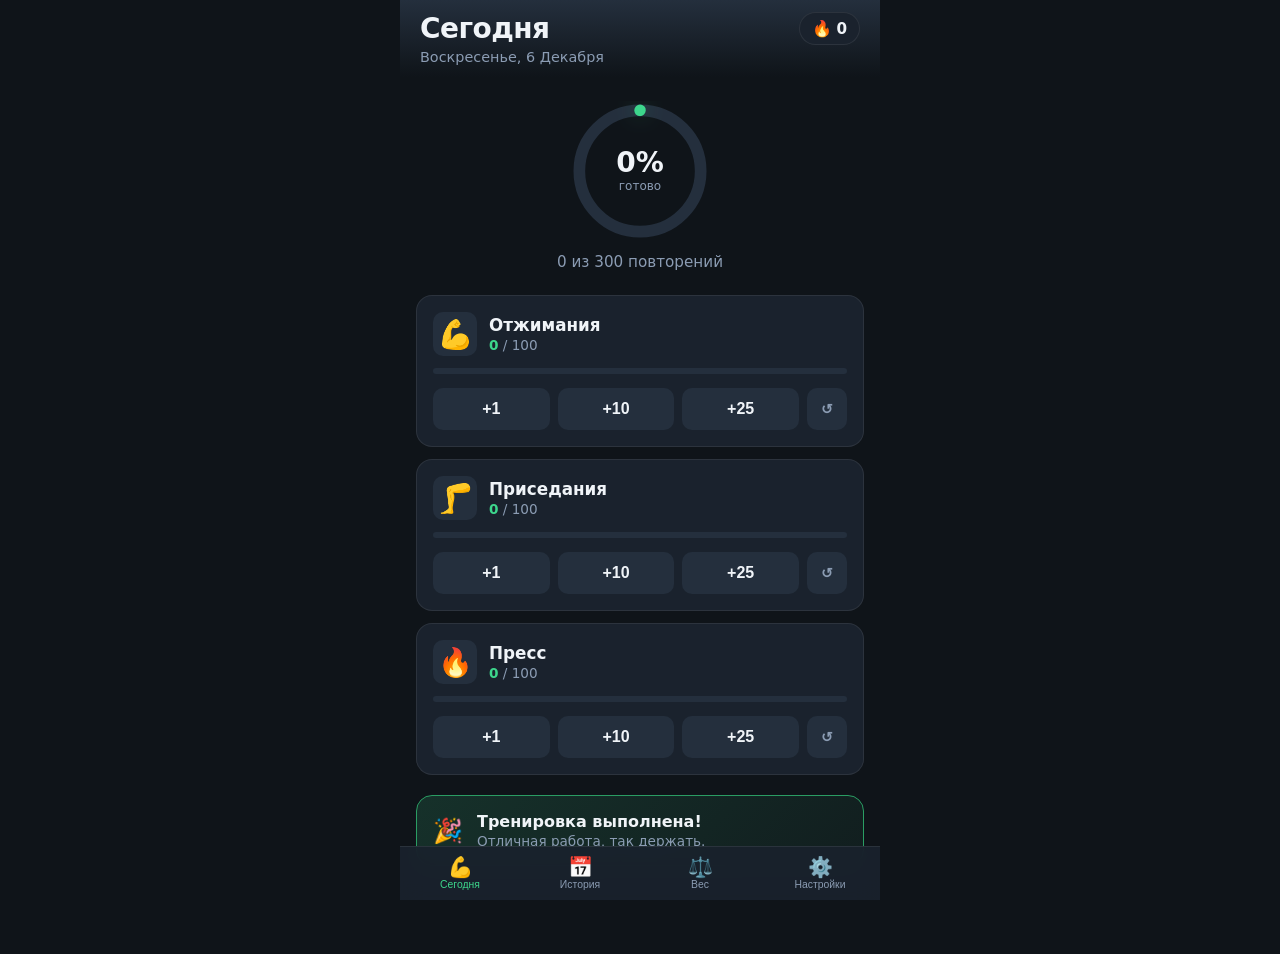
==== index.html @ 4f264738 "Add Workout PWA with offline support and GitHub Pages config. Co-authored-by: Cursor <cursoragent@cu" ====
<!DOCTYPE html>
<html lang="ru">
<head>
  <meta charset="UTF-8">
  <meta name="viewport" content="width=device-width, initial-scale=1, viewport-fit=cover, user-scalable=no">
  <meta name="theme-color" content="#0f1419">
  <meta name="apple-mobile-web-app-capable" content="yes">
  <meta name="apple-mobile-web-app-status-bar-style" content="black-translucent">
  <meta name="apple-mobile-web-app-title" content="Workout">
  <title>Workout</title>
  <link rel="manifest" href="manifest.json">
  <link rel="icon" href="icons/icon.svg" type="image/svg+xml">
  <link rel="apple-touch-icon" href="icons/icon.svg">
  <link rel="stylesheet" href="css/app.css">
</head>
<body>
  <div id="app">
    <header class="header">
      <div class="header-top">
        <h1 class="header-title" id="page-title">Сегодня</h1>
        <div class="streak-badge" id="streak-badge" hidden>
          <span class="streak-fire">🔥</span>
          <span id="streak-count">0</span>
        </div>
      </div>
      <p class="header-date" id="header-date"></p>
    </header>

    <main class="main">
      <!-- TODAY -->
      <section class="view view-active" id="view-today" data-view="today">
        <div class="progress-summary" id="progress-summary">
          <div class="progress-ring-wrap">
            <svg class="progress-ring" viewBox="0 0 120 120">
              <circle class="progress-ring-bg" cx="60" cy="60" r="52"></circle>
              <circle class="progress-ring-fill" id="progress-ring-fill" cx="60" cy="60" r="52"></circle>
            </svg>
            <div class="progress-ring-label">
              <span class="progress-ring-value" id="progress-percent">0%</span>
              <span class="progress-ring-caption">готово</span>
            </div>
          </div>
          <p class="progress-text" id="progress-text">0 из 0 повторений</p>
        </div>

        <div class="exercise-list" id="exercise-list"></div>

        <div class="complete-banner" id="complete-banner" hidden>
          <span>🎉</span>
          <div>
            <strong>Тренировка выполнена!</strong>
            <p>Отличная работа, так держать.</p>
          </div>
        </div>
      </section>

      <!-- HISTORY -->
      <section class="view" id="view-history" data-view="history">
        <div class="stats-row" id="stats-row"></div>
        <div class="calendar-wrap">
          <h3 class="settings-heading">Активность 14 дней</h3>
          <canvas id="activity-chart" class="weight-chart"></canvas>
        </div>
        <div class="calendar-wrap">
          <h3 class="settings-heading">Достижения</h3>
          <div class="achievements" id="achievements"></div>
        </div>
        <div class="calendar-wrap">
          <div class="calendar-header">
            <button class="btn-icon" id="calendar-prev" title="Предыдущий месяц">◀</button>
            <strong id="calendar-title"></strong>
            <button class="btn-icon" id="calendar-next" title="Следующий месяц">▶</button>
          </div>
          <div class="calendar-weekdays" id="calendar-weekdays"></div>
          <div class="calendar-grid" id="calendar-grid"></div>
        </div>
        <div class="history-day-card" id="history-day-card"></div>
        <div class="history-list" id="history-list"></div>
      </section>

      <!-- WEIGHT -->
      <section class="view" id="view-weight" data-view="weight">
        <div class="weight-current" id="weight-current">
          <p class="weight-label">Текущий вес</p>
          <p class="weight-value" id="weight-value">—</p>
          <p class="weight-change" id="weight-change"></p>
        </div>
        <canvas id="weight-chart" class="weight-chart"></canvas>
        <form class="weight-form" id="weight-form">
          <input type="number" id="weight-input" step="0.1" min="30" max="300" placeholder="кг" inputmode="decimal" required>
          <button type="submit" class="btn btn-primary">Записать</button>
        </form>
        <div class="weight-history" id="weight-history"></div>
      </section>

      <!-- SETTINGS -->
      <section class="view" id="view-settings" data-view="settings">
        <div class="settings-section">
          <h2 class="settings-heading">Упражнения</h2>
          <div class="settings-list" id="settings-exercises"></div>
          <button class="btn btn-secondary btn-block" id="add-exercise-btn">+ Добавить упражнение</button>
        </div>

        <div class="settings-section">
          <h2 class="settings-heading">Шаблоны</h2>
          <div class="template-grid">
            <button class="btn btn-secondary" data-template="classic">Классика 100/100/100</button>
            <button class="btn btn-secondary" data-template="strength">Силовой фокус</button>
            <button class="btn btn-secondary" data-template="light">Легкий старт</button>
          </div>
        </div>

        <div class="settings-section">
          <h2 class="settings-heading">Напоминания</h2>
          <label class="toggle-row">
            <span>Ежедневное напоминание</span>
            <input type="checkbox" id="reminder-enabled">
          </label>
          <label class="field-row">
            <span>Время</span>
            <input type="time" id="reminder-time" value="08:00">
          </label>
          <p class="settings-hint">На iPhone напоминания работают, если приложение добавлено на экран «Домой» и разрешены уведомления.</p>
          <button class="btn btn-secondary btn-block" id="request-notifications-btn">Разрешить уведомления</button>
        </div>

        <div class="settings-section">
          <h2 class="settings-heading">Данные</h2>
          <button class="btn btn-secondary btn-block" id="export-data-btn">Экспортировать данные</button>
          <label class="btn btn-secondary btn-block import-btn">
            Импортировать данные
            <input type="file" id="import-data-input" accept="application/json" hidden>
          </label>
          <button class="btn btn-secondary btn-block" id="clear-data-btn">Сбросить все данные</button>
        </div>

        <div class="settings-section">
          <h2 class="settings-heading">Установка</h2>
          <div class="install-hint" id="install-hint">
            <p><strong>Как установить на iPhone:</strong></p>
            <ol>
              <li>Открой это приложение в Safari</li>
              <li>Нажми «Поделиться» (квадрат со стрелкой)</li>
              <li>Выбери «На экран Домой»</li>
            </ol>
          </div>
        </div>
      </section>
    </main>

    <nav class="tab-bar">
      <button class="tab tab-active" data-tab="today">
        <span class="tab-icon">💪</span>
        <span class="tab-label">Сегодня</span>
      </button>
      <button class="tab" data-tab="history">
        <span class="tab-icon">📅</span>
        <span class="tab-label">История</span>
      </button>
      <button class="tab" data-tab="weight">
        <span class="tab-icon">⚖️</span>
        <span class="tab-label">Вес</span>
      </button>
      <button class="tab" data-tab="settings">
        <span class="tab-icon">⚙️</span>
        <span class="tab-label">Настройки</span>
      </button>
    </nav>
  </div>

  <!-- Modal: add/edit exercise -->
  <dialog class="modal" id="exercise-modal">
    <form class="modal-form" id="exercise-form">
      <h2 class="modal-title" id="exercise-modal-title">Новое упражнение</h2>
      <label class="field">
        <span>Название</span>
        <input type="text" id="exercise-name" required maxlength="40" placeholder="Например, планка">
      </label>
      <label class="field">
        <span>Цель (повторений)</span>
        <input type="number" id="exercise-target" min="1" max="9999" value="100" required inputmode="numeric">
      </label>
      <label class="field">
        <span>Эмодзи</span>
        <input type="text" id="exercise-emoji" maxlength="2" value="🏋️" placeholder="🏋️">
      </label>
      <label class="field">
        <span>Частота</span>
        <select id="exercise-frequency">
          <option value="daily">Каждый день</option>
          <option value="weekdays">Будни</option>
          <option value="weekends">Выходные</option>
          <option value="eod">Через день</option>
          <option value="3week">3 раза в неделю</option>
          <option value="custom">Свои дни</option>
        </select>
      </label>
      <div class="field" id="custom-days-field" hidden>
        <span>Дни недели</span>
        <div class="weekday-picker" id="weekday-picker">
          <label><input type="checkbox" value="1">Пн</label>
          <label><input type="checkbox" value="2">Вт</label>
          <label><input type="checkbox" value="3">Ср</label>
          <label><input type="checkbox" value="4">Чт</label>
          <label><input type="checkbox" value="5">Пт</label>
          <label><input type="checkbox" value="6">Сб</label>
          <label><input type="checkbox" value="0">Вс</label>
        </div>
      </div>
      <div class="modal-actions">
        <button type="button" class="btn btn-ghost" id="exercise-cancel">Отмена</button>
        <button type="submit" class="btn btn-primary">Сохранить</button>
      </div>
    </form>
  </dialog>

  <script src="js/storage.js"></script>
  <script src="js/app.js"></script>
</body>
</html>
---- css/app.css ----
:root {
  --bg: #0f1419;
  --bg-card: #1a222d;
  --bg-elevated: #242f3d;
  --text: #f0f4f8;
  --text-muted: #8b9cb3;
  --accent: #3dd68c;
  --accent-dim: #2a9d63;
  --accent-glow: rgba(61, 214, 140, 0.25);
  --danger: #ff6b6b;
  --border: rgba(255, 255, 255, 0.08);
  --radius: 16px;
  --radius-sm: 10px;
  --tab-height: 72px;
  --header-height: 88px;
  --safe-bottom: env(safe-area-inset-bottom, 0px);
  --safe-top: env(safe-area-inset-top, 0px);
  font-family: -apple-system, BlinkMacSystemFont, "SF Pro Text", "Segoe UI", system-ui, sans-serif;
}

*, *::before, *::after {
  box-sizing: border-box;
  margin: 0;
  padding: 0;
}

html {
  background: var(--bg);
  color: var(--text);
  -webkit-tap-highlight-color: transparent;
}

body {
  min-height: 100dvh;
  overflow-x: hidden;
}

#app {
  min-height: 100dvh;
  display: flex;
  flex-direction: column;
  max-width: 480px;
  margin: 0 auto;
}

.header {
  padding: calc(12px + var(--safe-top)) 20px 12px;
  background: linear-gradient(180deg, var(--bg-elevated) 0%, var(--bg) 100%);
  position: sticky;
  top: 0;
  z-index: 10;
}

.header-top {
  display: flex;
  align-items: center;
  justify-content: space-between;
}

.header-title {
  font-size: 1.75rem;
  font-weight: 700;
  letter-spacing: -0.02em;
}

.header-date {
  color: var(--text-muted);
  font-size: 0.9rem;
  margin-top: 4px;
  text-transform: capitalize;
}

.streak-badge {
  display: flex;
  align-items: center;
  gap: 4px;
  background: var(--bg-card);
  border: 1px solid var(--border);
  border-radius: 999px;
  padding: 6px 12px;
  font-weight: 700;
  font-size: 0.95rem;
}

.streak-fire {
  font-size: 1rem;
}

.main {
  flex: 1;
  padding: 8px 16px calc(var(--tab-height) + var(--safe-bottom) + 16px);
  overflow-y: auto;
}

.view {
  display: none;
  animation: fadeIn 0.25s ease;
}

.view-active {
  display: block;
}

@keyframes fadeIn {
  from { opacity: 0; transform: translateY(6px); }
  to { opacity: 1; transform: translateY(0); }
}

.progress-summary {
  text-align: center;
  padding: 16px 0 24px;
}

.progress-ring-wrap {
  position: relative;
  width: 140px;
  height: 140px;
  margin: 0 auto 12px;
}

.progress-ring {
  width: 100%;
  height: 100%;
  transform: rotate(-90deg);
}

.progress-ring-bg {
  fill: none;
  stroke: var(--bg-elevated);
  stroke-width: 10;
}

.progress-ring-fill {
  fill: none;
  stroke: var(--accent);
  stroke-width: 10;
  stroke-linecap: round;
  stroke-dasharray: 326.73;
  stroke-dashoffset: 326.73;
  transition: stroke-dashoffset 0.5s ease;
  filter: drop-shadow(0 0 8px var(--accent-glow));
}

.progress-ring-label {
  position: absolute;
  inset: 0;
  display: flex;
  flex-direction: column;
  align-items: center;
  justify-content: center;
}

.progress-ring-value {
  font-size: 1.75rem;
  font-weight: 800;
  line-height: 1;
}

.progress-ring-caption {
  font-size: 0.75rem;
  color: var(--text-muted);
  margin-top: 2px;
}

.progress-text {
  color: var(--text-muted);
  font-size: 0.95rem;
}

.exercise-list {
  display: flex;
  flex-direction: column;
  gap: 12px;
}

.exercise-card {
  background: var(--bg-card);
  border: 1px solid var(--border);
  border-radius: var(--radius);
  padding: 16px;
  transition: border-color 0.2s;
}

.exercise-card.done {
  border-color: var(--accent-dim);
}

.exercise-card-header {
  display: flex;
  align-items: center;
  gap: 12px;
  margin-bottom: 12px;
}

.exercise-emoji {
  font-size: 1.75rem;
  width: 44px;
  height: 44px;
  display: flex;
  align-items: center;
  justify-content: center;
  background: var(--bg-elevated);
  border-radius: var(--radius-sm);
}

.exercise-info {
  flex: 1;
  min-width: 0;
}

.exercise-name {
  font-weight: 600;
  font-size: 1.05rem;
}

.exercise-count {
  color: var(--text-muted);
  font-size: 0.85rem;
  margin-top: 2px;
}

.exercise-count strong {
  color: var(--accent);
}

.exercise-bar {
  height: 6px;
  background: var(--bg-elevated);
  border-radius: 999px;
  overflow: hidden;
  margin-bottom: 14px;
}

.exercise-bar-fill {
  height: 100%;
  background: linear-gradient(90deg, var(--accent-dim), var(--accent));
  border-radius: 999px;
  transition: width 0.35s ease;
  min-width: 0;
}

.exercise-actions {
  display: flex;
  gap: 8px;
}

.btn-count {
  flex: 1;
  padding: 12px 8px;
  border: none;
  border-radius: var(--radius-sm);
  background: var(--bg-elevated);
  color: var(--text);
  font-size: 1rem;
  font-weight: 600;
  cursor: pointer;
  transition: background 0.15s, transform 0.1s;
  touch-action: manipulation;
}

.btn-count:active {
  transform: scale(0.96);
  background: var(--accent);
  color: #0a0f14;
}

.btn-count.btn-reset {
  flex: 0 0 auto;
  padding: 12px 14px;
  color: var(--text-muted);
  font-size: 0.85rem;
}

.complete-banner {
  display: flex;
  align-items: center;
  gap: 14px;
  margin-top: 20px;
  padding: 16px;
  background: linear-gradient(135deg, rgba(61, 214, 140, 0.15), rgba(61, 214, 140, 0.05));
  border: 1px solid var(--accent-dim);
  border-radius: var(--radius);
  font-size: 1.5rem;
}

.complete-banner strong {
  display: block;
  font-size: 1rem;
  margin-bottom: 2px;
}

.complete-banner p {
  font-size: 0.85rem;
  color: var(--text-muted);
}

.stats-row {
  display: grid;
  grid-template-columns: repeat(3, 1fr);
  gap: 10px;
  margin-bottom: 20px;
}

.stat-card {
  background: var(--bg-card);
  border: 1px solid var(--border);
  border-radius: var(--radius-sm);
  padding: 14px 10px;
  text-align: center;
}

.stat-value {
  font-size: 1.5rem;
  font-weight: 800;
  color: var(--accent);
}

.stat-label {
  font-size: 0.7rem;
  color: var(--text-muted);
  margin-top: 4px;
  line-height: 1.2;
}

.history-list {
  display: flex;
  flex-direction: column;
  gap: 8px;
}

.template-grid {
  display: grid;
  grid-template-columns: 1fr;
  gap: 8px;
}

.achievements {
  display: grid;
  gap: 8px;
}

.achievement {
  padding: 10px 12px;
  border-radius: 10px;
  background: var(--bg-elevated);
  color: var(--text-muted);
  border: 1px solid var(--border);
  font-size: 0.9rem;
}

.achievement.unlocked {
  background: rgba(61, 214, 140, 0.18);
  color: var(--text);
  border-color: var(--accent-dim);
}

.calendar-wrap,
.history-day-card {
  background: var(--bg-card);
  border: 1px solid var(--border);
  border-radius: var(--radius-sm);
  padding: 14px;
  margin-bottom: 12px;
}

.calendar-header {
  display: flex;
  align-items: center;
  justify-content: space-between;
  margin-bottom: 10px;
  text-transform: capitalize;
}

.calendar-weekdays,
.calendar-grid {
  display: grid;
  grid-template-columns: repeat(7, 1fr);
  gap: 6px;
}

.calendar-weekdays span {
  text-align: center;
  font-size: 0.72rem;
  color: var(--text-muted);
}

.calendar-day,
.calendar-empty {
  aspect-ratio: 1 / 1;
  border-radius: 8px;
}

.calendar-empty {
  display: block;
}

.calendar-day {
  border: 1px solid transparent;
  background: var(--bg-elevated);
  color: var(--text);
  font-weight: 600;
}

.calendar-day.is-today {
  border-color: var(--accent);
}

.calendar-day.is-selected {
  box-shadow: inset 0 0 0 2px var(--accent);
}

.calendar-day.status-complete { background: rgba(61, 214, 140, 0.22); }
.calendar-day.status-partial { background: rgba(255, 205, 100, 0.2); }
.calendar-day.status-missed { background: rgba(255, 107, 107, 0.2); }
.calendar-day.status-rest { background: rgba(139, 156, 179, 0.18); }

.history-day-header {
  display: flex;
  justify-content: space-between;
  align-items: center;
  margin-bottom: 8px;
}

.history-status {
  font-size: 0.85rem;
  color: var(--text-muted);
  margin-bottom: 12px;
}

.history-note {
  color: var(--text-muted);
  font-size: 0.8rem;
  margin-top: 4px;
}

.history-item {
  display: flex;
  align-items: center;
  justify-content: space-between;
  padding: 14px 16px;
  background: var(--bg-card);
  border: 1px solid var(--border);
  border-radius: var(--radius-sm);
}

.history-date {
  font-weight: 600;
  text-transform: capitalize;
}

.history-detail {
  font-size: 0.8rem;
  color: var(--text-muted);
  margin-top: 2px;
}

.history-badge {
  font-size: 1.25rem;
}

.history-empty {
  text-align: center;
  color: var(--text-muted);
  padding: 40px 20px;
}

.weight-current {
  text-align: center;
  padding: 24px 0;
}

.weight-label {
  color: var(--text-muted);
  font-size: 0.9rem;
}

.weight-value {
  font-size: 3rem;
  font-weight: 800;
  letter-spacing: -0.03em;
  margin: 4px 0;
}

.weight-change {
  font-size: 0.9rem;
  color: var(--text-muted);
}

.weight-change.positive { color: var(--danger); }
.weight-change.negative { color: var(--accent); }

.weight-chart {
  width: 100%;
  height: 160px;
  margin-bottom: 20px;
  border-radius: var(--radius-sm);
  background: var(--bg-card);
}

.weight-form {
  display: flex;
  gap: 10px;
  margin-bottom: 24px;
}

.weight-form input {
  flex: 1;
}

.weight-history {
  display: flex;
  flex-direction: column;
  gap: 6px;
}

.weight-entry {
  display: flex;
  align-items: center;
  justify-content: space-between;
  gap: 10px;
  padding: 12px 14px;
  background: var(--bg-card);
  border-radius: var(--radius-sm);
  font-size: 0.95rem;
}

.weight-entry-date {
  color: var(--text-muted);
}

.settings-section {
  margin-bottom: 28px;
}

.settings-heading {
  font-size: 0.8rem;
  text-transform: uppercase;
  letter-spacing: 0.06em;
  color: var(--text-muted);
  margin-bottom: 12px;
}

.settings-list {
  display: flex;
  flex-direction: column;
  gap: 8px;
  margin-bottom: 12px;
}

.settings-item {
  display: flex;
  align-items: center;
  gap: 12px;
  padding: 14px 16px;
  background: var(--bg-card);
  border: 1px solid var(--border);
  border-radius: var(--radius-sm);
}

.settings-item-emoji {
  font-size: 1.5rem;
}

.settings-item-info {
  flex: 1;
}

.settings-item-name {
  font-weight: 600;
}

.settings-item-target {
  font-size: 0.8rem;
  color: var(--text-muted);
}

.settings-item-actions {
  display: flex;
  gap: 6px;
}

.btn-icon {
  width: 36px;
  height: 36px;
  border: none;
  border-radius: 8px;
  background: var(--bg-elevated);
  color: var(--text-muted);
  cursor: pointer;
  font-size: 1rem;
  display: flex;
  align-items: center;
  justify-content: center;
}

.toggle-row,
.field-row {
  display: flex;
  align-items: center;
  justify-content: space-between;
  padding: 14px 16px;
  background: var(--bg-card);
  border: 1px solid var(--border);
  border-radius: var(--radius-sm);
  margin-bottom: 8px;
  cursor: pointer;
}

.field-row input[type="time"] {
  background: var(--bg-elevated);
  border: none;
  color: var(--text);
  padding: 8px 12px;
  border-radius: 8px;
  font-size: 1rem;
}

.settings-hint {
  font-size: 0.8rem;
  color: var(--text-muted);
  line-height: 1.5;
  margin: 8px 0 12px;
}

.install-hint {
  background: var(--bg-card);
  border: 1px solid var(--border);
  border-radius: var(--radius-sm);
  padding: 16px;
  font-size: 0.9rem;
  line-height: 1.6;
}

.install-hint ol {
  margin: 8px 0 0 18px;
}

.install-hint li {
  margin-bottom: 4px;
}

.btn {
  padding: 12px 20px;
  border: none;
  border-radius: var(--radius-sm);
  font-size: 1rem;
  font-weight: 600;
  cursor: pointer;
  touch-action: manipulation;
  transition: opacity 0.15s, transform 0.1s;
}

.btn:active {
  transform: scale(0.97);
}

.btn-primary {
  background: var(--accent);
  color: #0a0f14;
}

.btn-secondary {
  background: var(--bg-elevated);
  color: var(--text);
  border: 1px solid var(--border);
}

.btn-ghost {
  background: transparent;
  color: var(--text-muted);
}

.btn-block {
  width: 100%;
  margin-bottom: 8px;
}

.field {
  display: flex;
  flex-direction: column;
  gap: 6px;
  margin-bottom: 14px;
}

.field span {
  font-size: 0.85rem;
  color: var(--text-muted);
}

.field input,
.weight-form input {
  padding: 12px 14px;
  background: var(--bg-elevated);
  border: 1px solid var(--border);
  border-radius: var(--radius-sm);
  color: var(--text);
  font-size: 1rem;
}

.field select,
.field textarea {
  padding: 12px 14px;
  background: var(--bg-elevated);
  border: 1px solid var(--border);
  border-radius: var(--radius-sm);
  color: var(--text);
  font-size: 1rem;
}

.field textarea {
  resize: vertical;
}

.field input:focus,
.weight-form input:focus {
  outline: none;
  border-color: var(--accent);
}

.field select:focus,
.field textarea:focus {
  outline: none;
  border-color: var(--accent);
}

.weekday-picker {
  display: grid;
  grid-template-columns: repeat(4, minmax(0, 1fr));
  gap: 8px;
}

.weekday-picker label {
  display: flex;
  align-items: center;
  gap: 6px;
  font-size: 0.84rem;
  color: var(--text-muted);
}

.import-btn {
  display: inline-flex;
  align-items: center;
  justify-content: center;
}

.modal {
  border: none;
  border-radius: var(--radius);
  padding: 0;
  background: var(--bg-card);
  color: var(--text);
  max-width: calc(100vw - 32px);
  width: 360px;
}

.modal::backdrop {
  background: rgba(0, 0, 0, 0.65);
}

.modal-form {
  padding: 24px;
}

.modal-title {
  font-size: 1.25rem;
  margin-bottom: 20px;
}

.modal-actions {
  display: flex;
  justify-content: flex-end;
  gap: 10px;
  margin-top: 8px;
}

.tab-bar {
  position: fixed;
  bottom: 0;
  left: 50%;
  transform: translateX(-50%);
  width: 100%;
  max-width: 480px;
  display: flex;
  background: rgba(26, 34, 45, 0.92);
  backdrop-filter: blur(12px);
  -webkit-backdrop-filter: blur(12px);
  border-top: 1px solid var(--border);
  padding-bottom: var(--safe-bottom);
  z-index: 20;
}

.tab {
  flex: 1;
  display: flex;
  flex-direction: column;
  align-items: center;
  gap: 2px;
  padding: 10px 4px;
  border: none;
  background: none;
  color: var(--text-muted);
  cursor: pointer;
  touch-action: manipulation;
}

.tab-active {
  color: var(--accent);
}

.tab-icon {
  font-size: 1.25rem;
  line-height: 1;
}

.tab-label {
  font-size: 0.65rem;
  font-weight: 500;
}
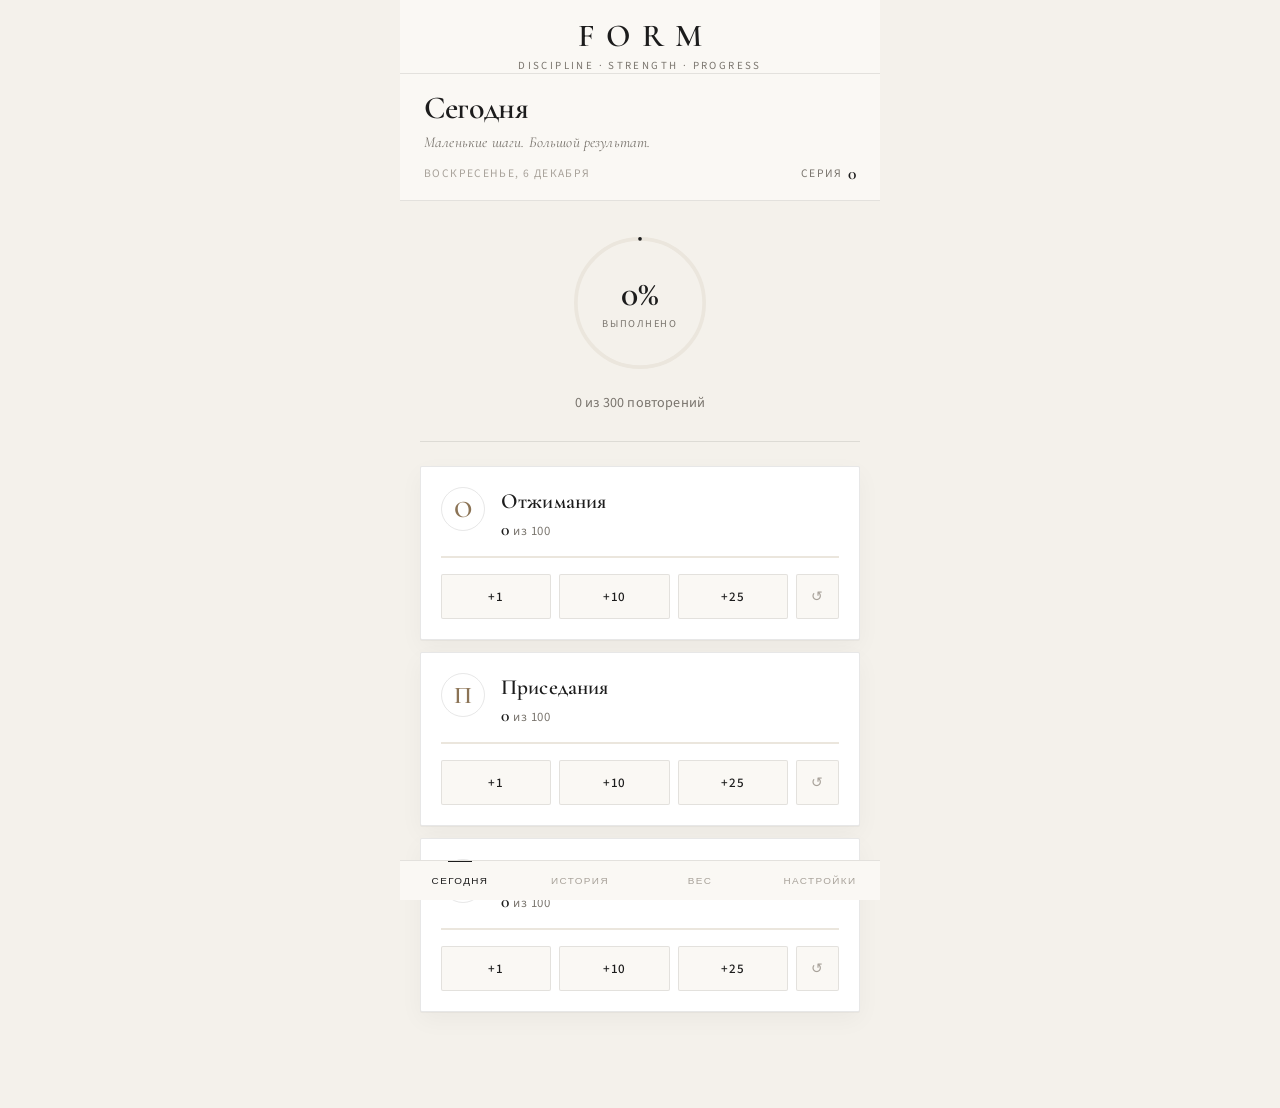
==== commit 625bc0f1: "Redesign app with classic minimalist editorial aesthetic. Co-authored-by: Cursor <cursoragent@cursor" ====
--- a/index.html
+++ b/index.html
@@ -3,11 +3,13 @@
 <head>
   <meta charset="UTF-8">
   <meta name="viewport" content="width=device-width, initial-scale=1, viewport-fit=cover, user-scalable=no">
-  <meta name="theme-color" content="#0f1419">
+  <meta name="theme-color" content="#f4f1eb">
   <meta name="apple-mobile-web-app-capable" content="yes">
-  <meta name="apple-mobile-web-app-status-bar-style" content="black-translucent">
-  <meta name="apple-mobile-web-app-title" content="Workout">
-  <title>Workout</title>
+  <meta name="apple-mobile-web-app-status-bar-style" content="default">
+  <meta name="apple-mobile-web-app-title" content="FORM">
+  <title>FORM</title>
+  <link rel="preconnect" href="https://fonts.googleapis.com">
+  <link rel="preconnect" href="https://fonts.gstatic.com" crossorigin>
   <link rel="manifest" href="manifest.json">
   <link rel="icon" href="icons/icon.svg" type="image/svg+xml">
   <link rel="apple-touch-icon" href="icons/icon.svg">
@@ -15,15 +17,22 @@
 </head>
 <body>
   <div id="app">
+    <div class="masthead">
+      <div class="brand-wordmark">FORM</div>
+      <p class="brand-tagline">Discipline · Strength · Progress</p>
+    </div>
     <header class="header">
       <div class="header-top">
         <h1 class="header-title" id="page-title">Сегодня</h1>
+      </div>
+      <p class="header-slogan" id="header-slogan">Один день за раз.</p>
+      <div class="header-meta">
+        <p class="header-date" id="header-date"></p>
         <div class="streak-badge" id="streak-badge" hidden>
-          <span class="streak-fire">🔥</span>
-          <span id="streak-count">0</span>
-        </div>
-      </div>
-      <p class="header-date" id="header-date"></p>
+          <span>Серия</span>
+          <span class="streak-count" id="streak-count">0</span>
+        </div>
+      </div>
     </header>
 
     <main class="main">
@@ -37,7 +46,7 @@
             </svg>
             <div class="progress-ring-label">
               <span class="progress-ring-value" id="progress-percent">0%</span>
-              <span class="progress-ring-caption">готово</span>
+              <span class="progress-ring-caption">выполнено</span>
             </div>
           </div>
           <p class="progress-text" id="progress-text">0 из 0 повторений</p>
@@ -46,11 +55,8 @@
         <div class="exercise-list" id="exercise-list"></div>
 
         <div class="complete-banner" id="complete-banner" hidden>
-          <span>🎉</span>
-          <div>
-            <strong>Тренировка выполнена!</strong>
-            <p>Отличная работа, так держать.</p>
-          </div>
+          <strong>Тренировка завершена</strong>
+          <p>Дисциплина сильнее мотивации. Завтра — снова.</p>
         </div>
       </section>
 
@@ -58,11 +64,11 @@
       <section class="view" id="view-history" data-view="history">
         <div class="stats-row" id="stats-row"></div>
         <div class="calendar-wrap">
-          <h3 class="settings-heading">Активность 14 дней</h3>
+          <h3 class="section-label">Активность · 14 дней</h3>
           <canvas id="activity-chart" class="weight-chart"></canvas>
         </div>
         <div class="calendar-wrap">
-          <h3 class="settings-heading">Достижения</h3>
+          <h3 class="section-label">Достижения</h3>
           <div class="achievements" id="achievements"></div>
         </div>
         <div class="calendar-wrap">
@@ -104,9 +110,9 @@
         <div class="settings-section">
           <h2 class="settings-heading">Шаблоны</h2>
           <div class="template-grid">
-            <button class="btn btn-secondary" data-template="classic">Классика 100/100/100</button>
+            <button class="btn btn-secondary" data-template="classic">Классика · 100 / 100 / 100</button>
             <button class="btn btn-secondary" data-template="strength">Силовой фокус</button>
-            <button class="btn btn-secondary" data-template="light">Легкий старт</button>
+            <button class="btn btn-secondary" data-template="light">Лёгкий старт</button>
           </div>
         </div>
 
@@ -150,19 +156,15 @@
 
     <nav class="tab-bar">
       <button class="tab tab-active" data-tab="today">
-        <span class="tab-icon">💪</span>
         <span class="tab-label">Сегодня</span>
       </button>
       <button class="tab" data-tab="history">
-        <span class="tab-icon">📅</span>
         <span class="tab-label">История</span>
       </button>
       <button class="tab" data-tab="weight">
-        <span class="tab-icon">⚖️</span>
         <span class="tab-label">Вес</span>
       </button>
       <button class="tab" data-tab="settings">
-        <span class="tab-icon">⚙️</span>
         <span class="tab-label">Настройки</span>
       </button>
     </nav>
--- a/css/app.css
+++ b/css/app.css
@@ -1,21 +1,28 @@
+@import url('https://fonts.googleapis.com/css2?family=Cormorant+Garamond:ital,wght@0,400;0,600;0,700;1,400&family=Source+Sans+3:wght@300;400;500;600&display=swap');
+
 :root {
-  --bg: #0f1419;
-  --bg-card: #1a222d;
-  --bg-elevated: #242f3d;
-  --text: #f0f4f8;
-  --text-muted: #8b9cb3;
-  --accent: #3dd68c;
-  --accent-dim: #2a9d63;
-  --accent-glow: rgba(61, 214, 140, 0.25);
-  --danger: #ff6b6b;
-  --border: rgba(255, 255, 255, 0.08);
-  --radius: 16px;
-  --radius-sm: 10px;
-  --tab-height: 72px;
-  --header-height: 88px;
+  --bg: #f4f1eb;
+  --bg-paper: #faf8f4;
+  --bg-card: #ffffff;
+  --bg-muted: #ebe6dd;
+  --text: #1c1c1c;
+  --text-muted: #7a756e;
+  --text-faint: #a8a29a;
+  --accent: #1c1c1c;
+  --accent-soft: #8b7355;
+  --accent-line: #d4cec3;
+  --success: #3d5c4a;
+  --warn: #8b6914;
+  --danger: #8b3a3a;
+  --border: rgba(28, 28, 28, 0.1);
+  --shadow: 0 1px 0 rgba(28, 28, 28, 0.04), 0 8px 24px rgba(28, 28, 28, 0.04);
+  --radius: 2px;
+  --radius-sm: 2px;
+  --tab-height: 64px;
   --safe-bottom: env(safe-area-inset-bottom, 0px);
   --safe-top: env(safe-area-inset-top, 0px);
-  font-family: -apple-system, BlinkMacSystemFont, "SF Pro Text", "Segoe UI", system-ui, sans-serif;
+  --font-serif: 'Cormorant Garamond', Georgia, 'Times New Roman', serif;
+  --font-sans: 'Source Sans 3', -apple-system, BlinkMacSystemFont, sans-serif;
 }
 
 *, *::before, *::after {
@@ -33,6 +40,9 @@
 body {
   min-height: 100dvh;
   overflow-x: hidden;
+  font-family: var(--font-sans);
+  font-weight: 400;
+  letter-spacing: 0.01em;
 }
 
 #app {
@@ -41,60 +51,111 @@
   flex-direction: column;
   max-width: 480px;
   margin: 0 auto;
+  background: var(--bg);
+}
+
+/* Masthead */
+.masthead {
+  padding: calc(20px + var(--safe-top)) 24px 0;
+  text-align: center;
+  border-bottom: 1px solid var(--border);
+  background: var(--bg-paper);
+}
+
+.brand-wordmark {
+  font-family: var(--font-serif);
+  font-size: 2rem;
+  font-weight: 600;
+  letter-spacing: 0.35em;
+  text-indent: 0.35em;
+  text-transform: uppercase;
+  line-height: 1;
+}
+
+.brand-tagline {
+  font-size: 0.68rem;
+  text-transform: uppercase;
+  letter-spacing: 0.22em;
+  color: var(--text-muted);
+  margin-top: 6px;
 }
 
 .header {
-  padding: calc(12px + var(--safe-top)) 20px 12px;
-  background: linear-gradient(180deg, var(--bg-elevated) 0%, var(--bg) 100%);
+  padding: 18px 24px 16px;
+  background: var(--bg-paper);
   position: sticky;
   top: 0;
   z-index: 10;
+  border-bottom: 1px solid var(--border);
 }
 
 .header-top {
   display: flex;
-  align-items: center;
+  align-items: flex-end;
   justify-content: space-between;
+  gap: 12px;
 }
 
 .header-title {
-  font-size: 1.75rem;
-  font-weight: 700;
-  letter-spacing: -0.02em;
+  font-family: var(--font-serif);
+  font-size: 2rem;
+  font-weight: 600;
+  line-height: 1;
+  letter-spacing: -0.01em;
+}
+
+.header-slogan {
+  font-family: var(--font-serif);
+  font-style: italic;
+  font-size: 0.95rem;
+  color: var(--text-muted);
+  margin-top: 8px;
+  line-height: 1.4;
+}
+
+.header-meta {
+  display: flex;
+  align-items: center;
+  justify-content: space-between;
+  margin-top: 10px;
+  gap: 12px;
 }
 
 .header-date {
-  color: var(--text-muted);
-  font-size: 0.9rem;
-  margin-top: 4px;
-  text-transform: capitalize;
+  color: var(--text-faint);
+  font-size: 0.72rem;
+  text-transform: uppercase;
+  letter-spacing: 0.12em;
 }
 
 .streak-badge {
   display: flex;
   align-items: center;
-  gap: 4px;
-  background: var(--bg-card);
-  border: 1px solid var(--border);
-  border-radius: 999px;
-  padding: 6px 12px;
-  font-weight: 700;
-  font-size: 0.95rem;
-}
-
-.streak-fire {
-  font-size: 1rem;
+  gap: 6px;
+  font-size: 0.72rem;
+  text-transform: uppercase;
+  letter-spacing: 0.1em;
+  color: var(--text-muted);
+  white-space: nowrap;
+}
+
+.streak-count {
+  font-family: var(--font-serif);
+  font-size: 1.1rem;
+  font-weight: 600;
+  color: var(--text);
+  letter-spacing: 0;
 }
 
 .main {
   flex: 1;
-  padding: 8px 16px calc(var(--tab-height) + var(--safe-bottom) + 16px);
+  padding: 20px 20px calc(var(--tab-height) + var(--safe-bottom) + 20px);
   overflow-y: auto;
 }
 
 .view {
   display: none;
-  animation: fadeIn 0.25s ease;
+  animation: fadeIn 0.35s ease;
 }
 
 .view-active {
@@ -102,20 +163,30 @@
 }
 
 @keyframes fadeIn {
-  from { opacity: 0; transform: translateY(6px); }
+  from { opacity: 0; transform: translateY(8px); }
   to { opacity: 1; transform: translateY(0); }
+}
+
+.section-label {
+  font-size: 0.65rem;
+  text-transform: uppercase;
+  letter-spacing: 0.18em;
+  color: var(--text-faint);
+  margin-bottom: 12px;
 }
 
 .progress-summary {
   text-align: center;
-  padding: 16px 0 24px;
+  padding: 8px 0 28px;
+  border-bottom: 1px solid var(--border);
+  margin-bottom: 24px;
 }
 
 .progress-ring-wrap {
   position: relative;
-  width: 140px;
-  height: 140px;
-  margin: 0 auto 12px;
+  width: 148px;
+  height: 148px;
+  margin: 0 auto 16px;
 }
 
 .progress-ring {
@@ -126,19 +197,18 @@
 
 .progress-ring-bg {
   fill: none;
-  stroke: var(--bg-elevated);
-  stroke-width: 10;
+  stroke: var(--bg-muted);
+  stroke-width: 3;
 }
 
 .progress-ring-fill {
   fill: none;
   stroke: var(--accent);
-  stroke-width: 10;
+  stroke-width: 3;
   stroke-linecap: round;
   stroke-dasharray: 326.73;
   stroke-dashoffset: 326.73;
-  transition: stroke-dashoffset 0.5s ease;
-  filter: drop-shadow(0 0 8px var(--accent-glow));
+  transition: stroke-dashoffset 0.6s cubic-bezier(0.4, 0, 0.2, 1);
 }
 
 .progress-ring-label {
@@ -151,91 +221,116 @@
 }
 
 .progress-ring-value {
-  font-size: 1.75rem;
-  font-weight: 800;
+  font-family: var(--font-serif);
+  font-size: 2.25rem;
+  font-weight: 600;
   line-height: 1;
 }
 
 .progress-ring-caption {
-  font-size: 0.75rem;
-  color: var(--text-muted);
-  margin-top: 2px;
+  font-size: 0.65rem;
+  text-transform: uppercase;
+  letter-spacing: 0.15em;
+  color: var(--text-muted);
+  margin-top: 4px;
 }
 
 .progress-text {
   color: var(--text-muted);
-  font-size: 0.95rem;
+  font-size: 0.88rem;
 }
 
 .exercise-list {
   display: flex;
   flex-direction: column;
-  gap: 12px;
+  gap: 0;
 }
 
 .exercise-card {
   background: var(--bg-card);
   border: 1px solid var(--border);
   border-radius: var(--radius);
-  padding: 16px;
-  transition: border-color 0.2s;
+  padding: 20px;
+  margin-bottom: 12px;
+  box-shadow: var(--shadow);
+  transition: border-color 0.25s;
 }
 
 .exercise-card.done {
-  border-color: var(--accent-dim);
+  border-color: var(--accent-soft);
+}
+
+.exercise-card.rest-card {
+  text-align: center;
+  padding: 32px 24px;
+}
+
+.rest-card .exercise-name {
+  font-family: var(--font-serif);
+  font-size: 1.5rem;
+  font-style: italic;
 }
 
 .exercise-card-header {
   display: flex;
-  align-items: center;
-  gap: 12px;
-  margin-bottom: 12px;
-}
-
-.exercise-emoji {
-  font-size: 1.75rem;
+  align-items: flex-start;
+  gap: 16px;
+  margin-bottom: 16px;
+}
+
+.exercise-mark {
+  font-family: var(--font-serif);
+  font-size: 1.5rem;
+  font-weight: 600;
   width: 44px;
   height: 44px;
   display: flex;
   align-items: center;
   justify-content: center;
-  background: var(--bg-elevated);
-  border-radius: var(--radius-sm);
+  border: 1px solid var(--border);
+  border-radius: 50%;
+  flex-shrink: 0;
+  color: var(--accent-soft);
 }
 
 .exercise-info {
   flex: 1;
   min-width: 0;
+  padding-top: 2px;
 }
 
 .exercise-name {
-  font-weight: 600;
-  font-size: 1.05rem;
+  font-family: var(--font-serif);
+  font-weight: 600;
+  font-size: 1.35rem;
+  line-height: 1.2;
 }
 
 .exercise-count {
   color: var(--text-muted);
-  font-size: 0.85rem;
-  margin-top: 2px;
+  font-size: 0.8rem;
+  margin-top: 4px;
+  letter-spacing: 0.04em;
 }
 
 .exercise-count strong {
-  color: var(--accent);
+  font-family: var(--font-serif);
+  font-size: 1.1rem;
+  font-weight: 600;
+  color: var(--text);
 }
 
 .exercise-bar {
-  height: 6px;
-  background: var(--bg-elevated);
-  border-radius: 999px;
+  height: 2px;
+  background: var(--bg-muted);
   overflow: hidden;
-  margin-bottom: 14px;
+  margin-bottom: 16px;
 }
 
 .exercise-bar-fill {
   height: 100%;
-  background: linear-gradient(90deg, var(--accent-dim), var(--accent));
-  border-radius: 999px;
-  transition: width 0.35s ease;
+  background: var(--accent);
+  transition: width 0.4s ease;
   min-width: 0;
 }
 
@@ -246,86 +341,249 @@
 
 .btn-count {
   flex: 1;
-  padding: 12px 8px;
-  border: none;
-  border-radius: var(--radius-sm);
-  background: var(--bg-elevated);
-  color: var(--text);
-  font-size: 1rem;
-  font-weight: 600;
+  padding: 11px 8px;
+  border: 1px solid var(--border);
+  border-radius: var(--radius);
+  background: var(--bg-paper);
+  color: var(--text);
+  font-family: var(--font-sans);
+  font-size: 0.82rem;
+  font-weight: 500;
+  letter-spacing: 0.06em;
   cursor: pointer;
-  transition: background 0.15s, transform 0.1s;
+  transition: background 0.15s, color 0.15s;
   touch-action: manipulation;
 }
 
 .btn-count:active {
-  transform: scale(0.96);
   background: var(--accent);
-  color: #0a0f14;
+  color: var(--bg-paper);
+  border-color: var(--accent);
 }
 
 .btn-count.btn-reset {
   flex: 0 0 auto;
-  padding: 12px 14px;
-  color: var(--text-muted);
-  font-size: 0.85rem;
+  padding: 11px 14px;
+  color: var(--text-faint);
+  font-size: 0.9rem;
 }
 
 .complete-banner {
-  display: flex;
-  align-items: center;
-  gap: 14px;
-  margin-top: 20px;
-  padding: 16px;
-  background: linear-gradient(135deg, rgba(61, 214, 140, 0.15), rgba(61, 214, 140, 0.05));
-  border: 1px solid var(--accent-dim);
-  border-radius: var(--radius);
-  font-size: 1.5rem;
+  margin-top: 24px;
+  padding: 24px;
+  background: var(--bg-card);
+  border: 1px solid var(--border);
+  border-left: 3px solid var(--accent-soft);
+  border-radius: var(--radius);
+  box-shadow: var(--shadow);
 }
 
 .complete-banner strong {
   display: block;
-  font-size: 1rem;
-  margin-bottom: 2px;
+  font-family: var(--font-serif);
+  font-size: 1.4rem;
+  font-weight: 600;
+  margin-bottom: 6px;
 }
 
 .complete-banner p {
-  font-size: 0.85rem;
-  color: var(--text-muted);
+  font-family: var(--font-serif);
+  font-style: italic;
+  font-size: 0.95rem;
+  color: var(--text-muted);
+  line-height: 1.5;
 }
 
 .stats-row {
   display: grid;
   grid-template-columns: repeat(3, 1fr);
-  gap: 10px;
-  margin-bottom: 20px;
+  gap: 1px;
+  background: var(--border);
+  border: 1px solid var(--border);
+  border-radius: var(--radius);
+  overflow: hidden;
+  margin-bottom: 24px;
 }
 
 .stat-card {
   background: var(--bg-card);
-  border: 1px solid var(--border);
-  border-radius: var(--radius-sm);
-  padding: 14px 10px;
+  padding: 18px 10px;
   text-align: center;
 }
 
 .stat-value {
-  font-size: 1.5rem;
-  font-weight: 800;
-  color: var(--accent);
+  font-family: var(--font-serif);
+  font-size: 1.75rem;
+  font-weight: 600;
+  color: var(--text);
+  line-height: 1;
 }
 
 .stat-label {
-  font-size: 0.7rem;
+  font-size: 0.62rem;
+  color: var(--text-faint);
+  margin-top: 6px;
+  line-height: 1.3;
+  text-transform: uppercase;
+  letter-spacing: 0.1em;
+}
+
+.panel,
+.calendar-wrap,
+.history-day-card {
+  background: var(--bg-card);
+  border: 1px solid var(--border);
+  border-radius: var(--radius);
+  padding: 20px;
+  margin-bottom: 16px;
+  box-shadow: var(--shadow);
+}
+
+.calendar-header {
+  display: flex;
+  align-items: center;
+  justify-content: space-between;
+  margin-bottom: 16px;
+}
+
+.calendar-header strong {
+  font-family: var(--font-serif);
+  font-size: 1.2rem;
+  font-weight: 600;
+  text-transform: capitalize;
+}
+
+.calendar-weekdays,
+.calendar-grid {
+  display: grid;
+  grid-template-columns: repeat(7, 1fr);
+  gap: 4px;
+}
+
+.calendar-weekdays span {
+  text-align: center;
+  font-size: 0.62rem;
+  text-transform: uppercase;
+  letter-spacing: 0.08em;
+  color: var(--text-faint);
+  padding-bottom: 8px;
+}
+
+.calendar-day,
+.calendar-empty {
+  aspect-ratio: 1 / 1;
+  border-radius: var(--radius);
+}
+
+.calendar-empty {
+  display: block;
+}
+
+.calendar-day {
+  border: 1px solid transparent;
+  background: var(--bg-paper);
+  color: var(--text);
+  font-family: var(--font-serif);
+  font-size: 0.95rem;
+  font-weight: 600;
+  cursor: pointer;
+}
+
+.calendar-day.is-today {
+  border-color: var(--accent);
+}
+
+.calendar-day.is-selected {
+  background: var(--accent);
+  color: var(--bg-paper);
+}
+
+.calendar-day.status-complete:not(.is-selected) { background: #e8ede9; color: var(--success); }
+.calendar-day.status-partial:not(.is-selected) { background: #f5f0e4; color: var(--warn); }
+.calendar-day.status-missed:not(.is-selected) { background: #f5e8e8; color: var(--danger); }
+.calendar-day.status-rest:not(.is-selected) { background: var(--bg-muted); color: var(--text-faint); }
+
+.history-day-header {
+  display: flex;
+  justify-content: space-between;
+  align-items: flex-start;
+  margin-bottom: 12px;
+  gap: 12px;
+}
+
+.history-status {
+  font-size: 0.78rem;
+  color: var(--text-muted);
+  margin-bottom: 16px;
+  letter-spacing: 0.04em;
+}
+
+.status-pill {
+  display: inline-block;
+  font-size: 0.62rem;
+  text-transform: uppercase;
+  letter-spacing: 0.12em;
+  padding: 5px 10px;
+  border: 1px solid var(--border);
+  border-radius: 999px;
+  white-space: nowrap;
+  flex-shrink: 0;
+}
+
+.status-pill.complete { border-color: var(--success); color: var(--success); }
+.status-pill.partial { border-color: var(--warn); color: var(--warn); }
+.status-pill.missed { border-color: var(--danger); color: var(--danger); }
+.status-pill.rest { border-color: var(--text-faint); color: var(--text-faint); }
+
+.history-list {
+  display: flex;
+  flex-direction: column;
+  gap: 0;
+}
+
+.history-item {
+  display: flex;
+  align-items: flex-start;
+  justify-content: space-between;
+  gap: 12px;
+  padding: 16px 0;
+  border-bottom: 1px solid var(--border);
+}
+
+.history-item:last-child {
+  border-bottom: none;
+}
+
+.history-date {
+  font-family: var(--font-serif);
+  font-weight: 600;
+  font-size: 1.05rem;
+}
+
+.history-detail {
+  font-size: 0.78rem;
   color: var(--text-muted);
   margin-top: 4px;
-  line-height: 1.2;
-}
-
-.history-list {
-  display: flex;
-  flex-direction: column;
-  gap: 8px;
+  line-height: 1.5;
+}
+
+.history-note {
+  color: var(--text-faint);
+  font-family: var(--font-serif);
+  font-style: italic;
+  font-size: 0.85rem;
+  margin-top: 6px;
+  line-height: 1.4;
+}
+
+.history-empty {
+  text-align: center;
+  color: var(--text-muted);
+  padding: 48px 20px;
+  font-family: var(--font-serif);
+  font-style: italic;
+  font-size: 1.05rem;
+  line-height: 1.6;
 }
 
 .template-grid {
@@ -340,161 +598,66 @@
 }
 
 .achievement {
-  padding: 10px 12px;
-  border-radius: 10px;
-  background: var(--bg-elevated);
-  color: var(--text-muted);
-  border: 1px solid var(--border);
-  font-size: 0.9rem;
+  padding: 14px 16px;
+  border-radius: var(--radius);
+  background: var(--bg-paper);
+  color: var(--text-faint);
+  border: 1px solid var(--border);
+  font-size: 0.85rem;
+  letter-spacing: 0.02em;
 }
 
 .achievement.unlocked {
-  background: rgba(61, 214, 140, 0.18);
-  color: var(--text);
-  border-color: var(--accent-dim);
-}
-
-.calendar-wrap,
-.history-day-card {
   background: var(--bg-card);
-  border: 1px solid var(--border);
-  border-radius: var(--radius-sm);
-  padding: 14px;
-  margin-bottom: 12px;
-}
-
-.calendar-header {
-  display: flex;
-  align-items: center;
-  justify-content: space-between;
-  margin-bottom: 10px;
-  text-transform: capitalize;
-}
-
-.calendar-weekdays,
-.calendar-grid {
-  display: grid;
-  grid-template-columns: repeat(7, 1fr);
-  gap: 6px;
-}
-
-.calendar-weekdays span {
-  text-align: center;
-  font-size: 0.72rem;
-  color: var(--text-muted);
-}
-
-.calendar-day,
-.calendar-empty {
-  aspect-ratio: 1 / 1;
-  border-radius: 8px;
-}
-
-.calendar-empty {
-  display: block;
-}
-
-.calendar-day {
-  border: 1px solid transparent;
-  background: var(--bg-elevated);
-  color: var(--text);
-  font-weight: 600;
-}
-
-.calendar-day.is-today {
-  border-color: var(--accent);
-}
-
-.calendar-day.is-selected {
-  box-shadow: inset 0 0 0 2px var(--accent);
-}
-
-.calendar-day.status-complete { background: rgba(61, 214, 140, 0.22); }
-.calendar-day.status-partial { background: rgba(255, 205, 100, 0.2); }
-.calendar-day.status-missed { background: rgba(255, 107, 107, 0.2); }
-.calendar-day.status-rest { background: rgba(139, 156, 179, 0.18); }
-
-.history-day-header {
-  display: flex;
-  justify-content: space-between;
-  align-items: center;
-  margin-bottom: 8px;
-}
-
-.history-status {
-  font-size: 0.85rem;
-  color: var(--text-muted);
-  margin-bottom: 12px;
-}
-
-.history-note {
-  color: var(--text-muted);
-  font-size: 0.8rem;
-  margin-top: 4px;
-}
-
-.history-item {
-  display: flex;
-  align-items: center;
-  justify-content: space-between;
-  padding: 14px 16px;
-  background: var(--bg-card);
-  border: 1px solid var(--border);
-  border-radius: var(--radius-sm);
-}
-
-.history-date {
-  font-weight: 600;
-  text-transform: capitalize;
-}
-
-.history-detail {
-  font-size: 0.8rem;
-  color: var(--text-muted);
-  margin-top: 2px;
-}
-
-.history-badge {
-  font-size: 1.25rem;
-}
-
-.history-empty {
-  text-align: center;
-  color: var(--text-muted);
-  padding: 40px 20px;
+  color: var(--text);
+  border-color: var(--accent-soft);
+}
+
+.achievement.unlocked::before {
+  content: '— ';
+  color: var(--accent-soft);
 }
 
 .weight-current {
   text-align: center;
-  padding: 24px 0;
+  padding: 16px 0 28px;
+  border-bottom: 1px solid var(--border);
+  margin-bottom: 24px;
 }
 
 .weight-label {
-  color: var(--text-muted);
-  font-size: 0.9rem;
+  font-size: 0.65rem;
+  text-transform: uppercase;
+  letter-spacing: 0.18em;
+  color: var(--text-faint);
 }
 
 .weight-value {
-  font-size: 3rem;
-  font-weight: 800;
-  letter-spacing: -0.03em;
-  margin: 4px 0;
+  font-family: var(--font-serif);
+  font-size: 3.5rem;
+  font-weight: 600;
+  letter-spacing: -0.02em;
+  margin: 8px 0;
+  line-height: 1;
 }
 
 .weight-change {
-  font-size: 0.9rem;
-  color: var(--text-muted);
+  font-size: 0.85rem;
+  color: var(--text-muted);
+  font-family: var(--font-serif);
+  font-style: italic;
 }
 
 .weight-change.positive { color: var(--danger); }
-.weight-change.negative { color: var(--accent); }
+.weight-change.negative { color: var(--success); }
 
 .weight-chart {
   width: 100%;
   height: 160px;
   margin-bottom: 20px;
-  border-radius: var(--radius-sm);
+  border-radius: var(--radius);
   background: var(--bg-card);
+  border: 1px solid var(--border);
 }
 
 .weight-form {
@@ -510,7 +673,8 @@
 .weight-history {
   display: flex;
   flex-direction: column;
-  gap: 6px;
+  gap: 0;
+  border-top: 1px solid var(--border);
 }
 
 .weight-entry {
@@ -518,26 +682,29 @@
   align-items: center;
   justify-content: space-between;
   gap: 10px;
-  padding: 12px 14px;
-  background: var(--bg-card);
-  border-radius: var(--radius-sm);
-  font-size: 0.95rem;
+  padding: 14px 0;
+  border-bottom: 1px solid var(--border);
+  font-size: 0.9rem;
 }
 
 .weight-entry-date {
   color: var(--text-muted);
+  font-size: 0.8rem;
+  letter-spacing: 0.04em;
 }
 
 .settings-section {
-  margin-bottom: 28px;
+  margin-bottom: 32px;
 }
 
 .settings-heading {
-  font-size: 0.8rem;
-  text-transform: uppercase;
-  letter-spacing: 0.06em;
-  color: var(--text-muted);
-  margin-bottom: 12px;
+  font-size: 0.65rem;
+  text-transform: uppercase;
+  letter-spacing: 0.18em;
+  color: var(--text-faint);
+  margin-bottom: 14px;
+  padding-bottom: 8px;
+  border-bottom: 1px solid var(--border);
 }
 
 .settings-list {
@@ -550,15 +717,27 @@
 .settings-item {
   display: flex;
   align-items: center;
-  gap: 12px;
-  padding: 14px 16px;
+  gap: 14px;
+  padding: 16px;
   background: var(--bg-card);
   border: 1px solid var(--border);
-  border-radius: var(--radius-sm);
-}
-
-.settings-item-emoji {
-  font-size: 1.5rem;
+  border-radius: var(--radius);
+  box-shadow: var(--shadow);
+}
+
+.settings-item-mark {
+  font-family: var(--font-serif);
+  font-size: 1.2rem;
+  font-weight: 600;
+  width: 36px;
+  height: 36px;
+  display: flex;
+  align-items: center;
+  justify-content: center;
+  border: 1px solid var(--border);
+  border-radius: 50%;
+  color: var(--accent-soft);
+  flex-shrink: 0;
 }
 
 .settings-item-info {
@@ -566,28 +745,32 @@
 }
 
 .settings-item-name {
-  font-weight: 600;
+  font-family: var(--font-serif);
+  font-weight: 600;
+  font-size: 1.1rem;
 }
 
 .settings-item-target {
-  font-size: 0.8rem;
-  color: var(--text-muted);
+  font-size: 0.75rem;
+  color: var(--text-muted);
+  margin-top: 3px;
+  letter-spacing: 0.02em;
 }
 
 .settings-item-actions {
   display: flex;
-  gap: 6px;
+  gap: 4px;
 }
 
 .btn-icon {
-  width: 36px;
-  height: 36px;
-  border: none;
-  border-radius: 8px;
-  background: var(--bg-elevated);
+  width: 34px;
+  height: 34px;
+  border: 1px solid var(--border);
+  border-radius: var(--radius);
+  background: var(--bg-paper);
   color: var(--text-muted);
   cursor: pointer;
-  font-size: 1rem;
+  font-size: 0.85rem;
   display: flex;
   align-items: center;
   justify-content: center;
@@ -601,73 +784,85 @@
   padding: 14px 16px;
   background: var(--bg-card);
   border: 1px solid var(--border);
-  border-radius: var(--radius-sm);
+  border-radius: var(--radius);
   margin-bottom: 8px;
   cursor: pointer;
+  font-size: 0.9rem;
 }
 
 .field-row input[type="time"] {
-  background: var(--bg-elevated);
-  border: none;
+  background: var(--bg-paper);
+  border: 1px solid var(--border);
   color: var(--text);
   padding: 8px 12px;
-  border-radius: 8px;
-  font-size: 1rem;
+  border-radius: var(--radius);
+  font-family: var(--font-sans);
+  font-size: 0.9rem;
 }
 
 .settings-hint {
   font-size: 0.8rem;
   color: var(--text-muted);
-  line-height: 1.5;
+  line-height: 1.6;
   margin: 8px 0 12px;
+  font-family: var(--font-serif);
+  font-style: italic;
 }
 
 .install-hint {
   background: var(--bg-card);
   border: 1px solid var(--border);
-  border-radius: var(--radius-sm);
-  padding: 16px;
-  font-size: 0.9rem;
-  line-height: 1.6;
+  border-radius: var(--radius);
+  padding: 20px;
+  font-size: 0.88rem;
+  line-height: 1.7;
+  color: var(--text-muted);
+}
+
+.install-hint strong {
+  font-family: var(--font-serif);
+  font-size: 1rem;
+  color: var(--text);
+  font-weight: 600;
 }
 
 .install-hint ol {
-  margin: 8px 0 0 18px;
-}
-
-.install-hint li {
-  margin-bottom: 4px;
+  margin: 12px 0 0 18px;
 }
 
 .btn {
-  padding: 12px 20px;
-  border: none;
-  border-radius: var(--radius-sm);
-  font-size: 1rem;
-  font-weight: 600;
+  padding: 13px 20px;
+  border: 1px solid var(--border);
+  border-radius: var(--radius);
+  font-family: var(--font-sans);
+  font-size: 0.82rem;
+  font-weight: 500;
+  letter-spacing: 0.08em;
+  text-transform: uppercase;
   cursor: pointer;
   touch-action: manipulation;
-  transition: opacity 0.15s, transform 0.1s;
+  transition: background 0.15s, color 0.15s, border-color 0.15s;
 }
 
 .btn:active {
-  transform: scale(0.97);
+  opacity: 0.85;
 }
 
 .btn-primary {
   background: var(--accent);
-  color: #0a0f14;
+  color: var(--bg-paper);
+  border-color: var(--accent);
 }
 
 .btn-secondary {
-  background: var(--bg-elevated);
-  color: var(--text);
-  border: 1px solid var(--border);
+  background: var(--bg-card);
+  color: var(--text);
 }
 
 .btn-ghost {
   background: transparent;
   color: var(--text-muted);
+  border-color: transparent;
 }
 
 .btn-block {
@@ -678,45 +873,46 @@
 .field {
   display: flex;
   flex-direction: column;
-  gap: 6px;
-  margin-bottom: 14px;
+  gap: 8px;
+  margin-bottom: 16px;
 }
 
 .field span {
-  font-size: 0.85rem;
-  color: var(--text-muted);
+  font-size: 0.65rem;
+  text-transform: uppercase;
+  letter-spacing: 0.14em;
+  color: var(--text-faint);
 }
 
 .field input,
 .weight-form input {
   padding: 12px 14px;
-  background: var(--bg-elevated);
-  border: 1px solid var(--border);
-  border-radius: var(--radius-sm);
-  color: var(--text);
+  background: var(--bg-paper);
+  border: 1px solid var(--border);
+  border-radius: var(--radius);
+  color: var(--text);
+  font-family: var(--font-sans);
   font-size: 1rem;
 }
 
 .field select,
 .field textarea {
   padding: 12px 14px;
-  background: var(--bg-elevated);
-  border: 1px solid var(--border);
-  border-radius: var(--radius-sm);
-  color: var(--text);
+  background: var(--bg-paper);
+  border: 1px solid var(--border);
+  border-radius: var(--radius);
+  color: var(--text);
+  font-family: var(--font-sans);
   font-size: 1rem;
 }
 
 .field textarea {
   resize: vertical;
+  line-height: 1.5;
 }
 
 .field input:focus,
-.weight-form input:focus {
-  outline: none;
-  border-color: var(--accent);
-}
-
+.weight-form input:focus,
 .field select:focus,
 .field textarea:focus {
   outline: none;
@@ -733,7 +929,7 @@
   display: flex;
   align-items: center;
   gap: 6px;
-  font-size: 0.84rem;
+  font-size: 0.8rem;
   color: var(--text-muted);
 }
 
@@ -747,23 +943,26 @@
   border: none;
   border-radius: var(--radius);
   padding: 0;
-  background: var(--bg-card);
+  background: var(--bg-paper);
   color: var(--text);
   max-width: calc(100vw - 32px);
   width: 360px;
+  box-shadow: 0 24px 48px rgba(28, 28, 28, 0.12);
 }
 
 .modal::backdrop {
-  background: rgba(0, 0, 0, 0.65);
+  background: rgba(28, 28, 28, 0.4);
 }
 
 .modal-form {
-  padding: 24px;
+  padding: 28px 24px 24px;
 }
 
 .modal-title {
-  font-size: 1.25rem;
-  margin-bottom: 20px;
+  font-family: var(--font-serif);
+  font-size: 1.6rem;
+  font-weight: 600;
+  margin-bottom: 24px;
 }
 
 .modal-actions {
@@ -781,9 +980,7 @@
   width: 100%;
   max-width: 480px;
   display: flex;
-  background: rgba(26, 34, 45, 0.92);
-  backdrop-filter: blur(12px);
-  -webkit-backdrop-filter: blur(12px);
+  background: var(--bg-paper);
   border-top: 1px solid var(--border);
   padding-bottom: var(--safe-bottom);
   z-index: 20;
@@ -794,25 +991,35 @@
   display: flex;
   flex-direction: column;
   align-items: center;
-  gap: 2px;
-  padding: 10px 4px;
+  justify-content: center;
+  gap: 0;
+  padding: 14px 4px;
   border: none;
   background: none;
-  color: var(--text-muted);
+  color: var(--text-faint);
   cursor: pointer;
   touch-action: manipulation;
+  position: relative;
 }
 
 .tab-active {
-  color: var(--accent);
-}
-
-.tab-icon {
-  font-size: 1.25rem;
-  line-height: 1;
+  color: var(--text);
+}
+
+.tab-active::after {
+  content: '';
+  position: absolute;
+  top: 0;
+  left: 50%;
+  transform: translateX(-50%);
+  width: 24px;
+  height: 1px;
+  background: var(--accent);
 }
 
 .tab-label {
-  font-size: 0.65rem;
+  font-size: 0.62rem;
   font-weight: 500;
-}
+  text-transform: uppercase;
+  letter-spacing: 0.14em;
+}
